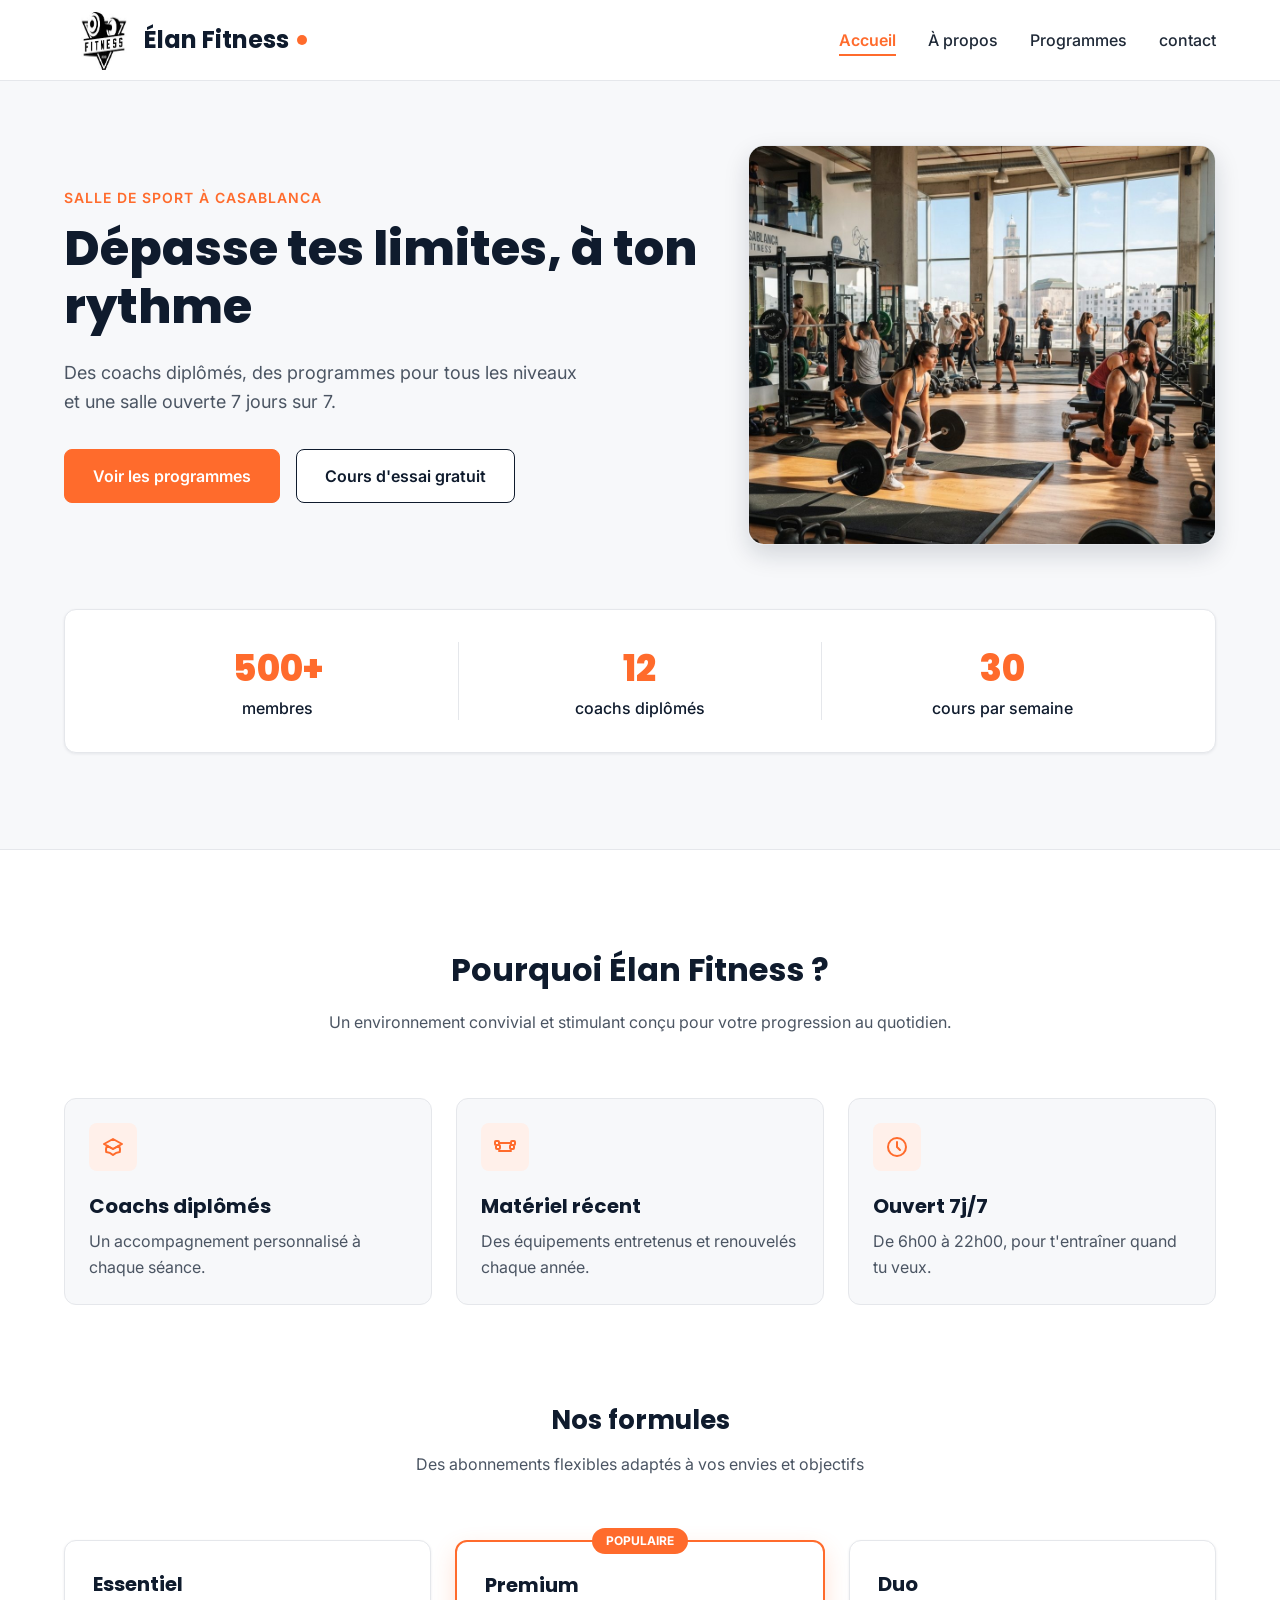
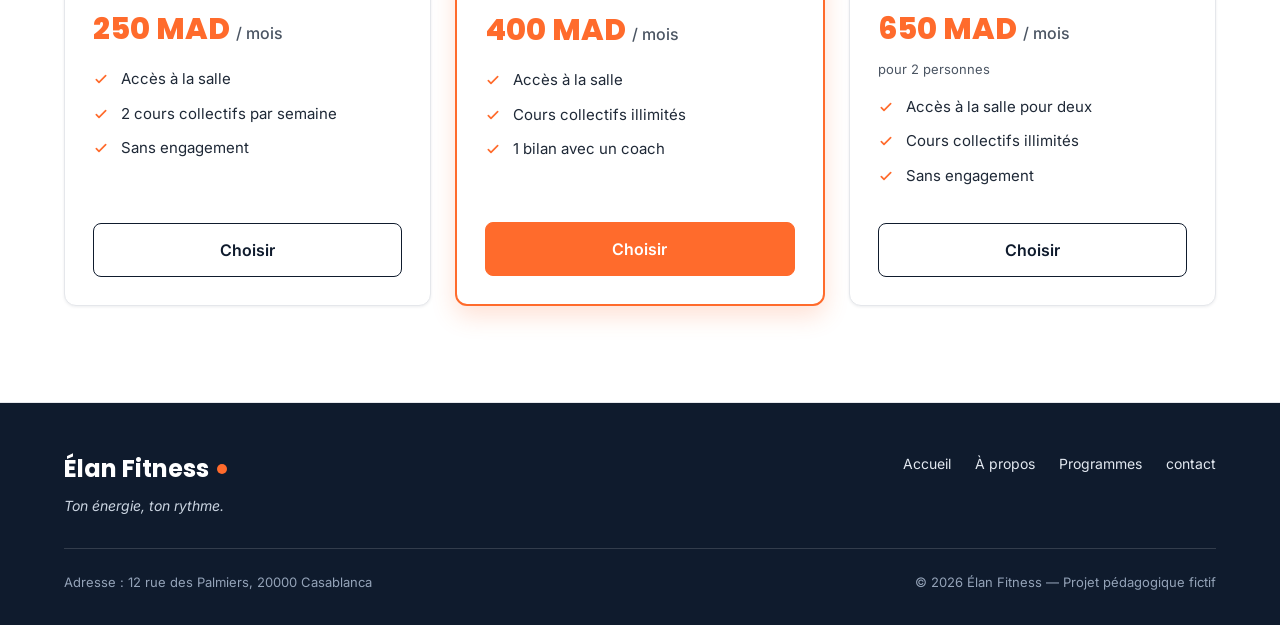
==== index.html @ 7be0af67 "indix" ====
<!DOCTYPE html>
<html lang="fr">
<head>
  <meta charset="UTF-8">
  <meta name="viewport" content="width=device-width, initial-scale=1">
  <meta name="description" content="Élan Fitness, salle de sport à Casablanca : musculation, yoga, cardio et boxe fitness avec des coachs diplômés. Réservez votre cours d'essai gratuit.">
  <title>Élan Fitness | Salle de sport à Casablanca</title>

  <link rel="preconnect" href="https://fonts.googleapis.com">
  <link rel="preconnect" href="https://fonts.gstatic.com" crossorigin>
  <link href="https://fonts.googleapis.com/css2?family=Inter:wght@400;500;600&family=Poppins:wght@600;700;800&display=swap" rel="stylesheet">

  <link rel="stylesheet" href="style.css">
</head>

<body>

  <header class="en-tete">
    <div class="conteneur en-tete-contenu">
    <a href="indexHH.html" class="logo"><img src="./img/logo.jfif" width="80px" height="60px">
Élan Fitness</a>
      <nav aria-label="Navigation principale">
        <ul class="menu">
          <li><a href="accueilH.html" class="lien-actif">Accueil</a></li>
          <li><a href="a-proposH.html">À propos</a></li>
          <li><a href="programmesH.html">Programmes</a></li>
          <li><a href="contactH.html">contact</a></li>
        </ul>
      </nav>
    </div>
  </header>

  <main>

    <section id="accueil" class="hero">
      <div class="conteneur">

        <div class="hero-contenu">
          <div class="hero-texte">
            <p class="sur-titre">Salle de sport à Casablanca</p>
            <h1>Dépasse tes limites, à ton rythme</h1>
            <p class="hero-description">
              Des coachs diplômés, des programmes pour tous les niveaux et une salle ouverte 7 jours sur 7.
            </p>
            <div class="boutons">
              <a href="programmesH.html" class="bouton bouton-principal">Voir les programmes</a>
              <a href="contactH.html" class="bouton bouton-secondaire">Cours d'essai gratuit</a>
            </div>
          </div>

          <img class="hero-image" src="img/hero.jpg" alt="Des personnes s'entraînent dans une salle de sport lumineuse à Casablanca">
        </div>

        <div class="chiffres">
          <div class="chiffre">
            <p class="chiffre-nombre">500+</p>
            <p>membres</p>
          </div>
          <div class="chiffre">
            <p class="chiffre-nombre">12</p>
            <p>coachs diplômés</p>
          </div>
          <div class="chiffre">
            <p class="chiffre-nombre">30</p>
            <p>cours par semaine</p>
          </div>
        </div>

      </div>
    </section>

    <section class="section section-blanche">
      <div class="conteneur">

        <div class="section-titre">
          <h2>Pourquoi Élan Fitness ?</h2>
          <p>Un environnement convivial et stimulant conçu pour votre progression au quotidien.</p>
        </div>

        <div class="cartes">
          <article class="carte carte-avantage">
            <div class="icone"><img src="img/icone-coach.svg" alt=""></div>
            <h3>Coachs diplômés</h3>
            <p>Un accompagnement personnalisé à chaque séance.</p>
          </article>

          <article class="carte carte-avantage">
            <div class="icone"><img src="img/icone-materiel.svg" alt=""></div>
            <h3>Matériel récent</h3>
            <p>Des équipements entretenus et renouvelés chaque année.</p>
          </article>

          <article class="carte carte-avantage">
            <div class="icone"><img src="img/icone-horloge.svg" alt=""></div>
            <h3>Ouvert 7j/7</h3>
            <p>De 6h00 à 22h00, pour t'entraîner quand tu veux.</p>
          </article>
        </div>
        <div class="formules">

          <div class="section-titre">
            <h3>Nos formules</h3>
            <p>Des abonnements flexibles adaptés à vos envies et objectifs</p>
          </div>

          <div class="cartes">

            <article class="carte formule">
              <h4>Essentiel</h4>
              <p class="prix">250 MAD <span>/ mois</span></p>
              <ul class="formule-liste">
                <li>Accès à la salle</li>
                <li>2 cours collectifs par semaine</li>
                <li>Sans engagement</li>
              </ul>
              <a href="contactH.html" class="bouton bouton-secondaire">Choisir</a>
            </article>

            <article class="carte formule formule-populaire">
              <p class="badge-populaire">Populaire</p>
              <h4>Premium</h4>
              <p class="prix">400 MAD <span>/ mois</span></p>
              <ul class="formule-liste">
                <li>Accès à la salle</li>
                <li>Cours collectifs illimités</li>
                <li>1 bilan avec un coach</li>
              </ul>
              <a href="contactH.html" class="bouton bouton-principal">Choisir</a>
            </article>

            <article class="carte formule">
              <h4>Duo</h4>
              <p class="prix">650 MAD <span>/ mois</span></p>
              <p class="prix-note">pour 2 personnes</p>
              <ul class="formule-liste">
                <li>Accès à la salle pour deux</li>
                <li>Cours collectifs illimités</li>
                <li>Sans engagement</li>
              </ul>
              <a href="contactH.html" class="bouton bouton-secondaire">Choisir</a>
            </article>

          </div>

      </div>
    </section>

  </main>

  <footer class="pied-de-page">
    <div class="conteneur">

      <div class="pied-haut">
        <div>
          <p class="logo logo-clair">Élan Fitness</p>
          <p class="slogan">Ton énergie, ton rythme.</p>
        </div>

        <nav aria-label="Navigation du pied de page">
          <ul class="menu menu-pied">
            <li><a href="accueilH.html">Accueil</a></li>
            <li><a href="a-proposH.html">À propos</a></li>
            <li><a href="programmesH.html">Programmes</a></li>
            <li><a href="contactH.html">contact</a></li>
          </ul>
        </nav>
      </div>

      <div class="pied-bas">
        <p>Adresse : 12 rue des Palmiers, 20000 Casablanca</p>
        <p>&copy; 2026 Élan Fitness — Projet pédagogique fictif</p>
      </div>
      

    </div>
  </footer>

</body>
</html>
---- style.css ----
* {
  box-sizing: border-box;
  margin: 0;
  padding: 0;
}

html {
  scroll-behavior: smooth;
}

body {
  font-family: 'Inter', Arial, sans-serif;
  font-size: 16px;
  line-height: 1.5;
  color: #1F2937;
  background-color: #F7F8FA;
}

h1, h2, h3, h4 {
  font-family: 'Poppins', Arial, sans-serif;
  color: #0F1B2D;
}

a {
  color: inherit;
  text-decoration: none;
}

ul {
  list-style: none;
}

img {
  display: block;
  max-width: 100%;
}

a:focus-visible,
button:focus-visible {
  outline: 3px solid #FF6B2C;
  outline-offset: 2px;
}

.conteneur {
  width: 100%;
  max-width: 1200px;
  margin: 0 auto;
  padding: 0 24px;
}

.section {
  padding: 96px 0;
}

.section-blanche {
  background-color: #FFFFFF;
  border-top: 1px solid #E5E7EB;
  border-bottom: 1px solid #E5E7EB;
}

.section-titre {
  max-width: 640px;
  margin: 0 auto 64px;
  text-align: center;
}

.section-titre h2 {
  font-size: 32px;
  margin-bottom: 16px;
}

.section-titre h3 {
  font-size: 26px;
  margin-bottom: 12px;
}

.section-titre p {
  color: #4B5563;
}

.sur-titre {
  font-size: 14px;
  font-weight: 600;
  color: #FF6B2C;
  text-transform: uppercase;
  letter-spacing: 1px;
  margin-bottom: 12px;
}

.bouton {
  display: inline-block;
  padding: 14px 28px;
  border-radius: 8px;
  font-size: 16px;
  font-weight: 600;
  text-align: center;
  cursor: pointer;
}

.bouton-principal {
  background-color: #FF6B2C;
  border: 1px solid #FF6B2C;
  color: #FFFFFF;
}

.bouton-principal:hover {
  background-color: #F05817;
}

.bouton-secondaire {
  background-color: #FFFFFF;
  border: 1px solid #0F1B2D;
  color: #0F1B2D;
}

.bouton-secondaire:hover {
  background-color: #F3F4F6;
}

.cartes {
  display: flex;
  gap: 24px;
}

.carte {
  flex: 1;
  background-color: #FFFFFF;
  border: 1px solid #E5E7EB;
  border-radius: 12px;
  box-shadow: 0 1px 3px rgba(15, 27, 45, 0.08);
}

.icone {
  width: 48px;
  height: 48px;
  background-color: #FFF0EA;
  border-radius: 8px;
  display: flex;
  align-items: center;
  justify-content: center;
}

.icone img {
  width: 24px;
  height: 24px;
}

.icone-petite {
  width: 32px;
  height: 32px;
  border-radius: 50%;
}

.icone-petite img {
  width: 16px;
  height: 16px;
}

.en-tete {
  position: sticky;
  top: 0;
  z-index: 10;
  background-color: #FFFFFF;
  border-bottom: 1px solid #E5E7EB;
}

.en-tete-contenu {
  height: 80px;
  display: flex;
  align-items: center;
  justify-content: space-between;
}

.logo {
  display: flex;
  align-items: center;
  font-family: 'Poppins', Arial, sans-serif;
  font-size: 24px;
  font-weight: 700;
  color: #0F1B2D;
}

.logo::after {
  content: "";
  width: 10px;
  height: 10px;
  margin-left: 8px;
  background-color: #FF6B2C;
  border-radius: 50%;
}

.menu {
  display: flex;
  gap: 32px;
}

.menu a {
  font-weight: 500;
  padding-bottom: 4px;
  border-bottom: 2px solid transparent;
}

.menu a:hover {
  color: #FF6B2C;
}

.menu .lien-actif {
  color: #FF6B2C;
  font-weight: 600;
  border-bottom-color: #FF6B2C;
}

.hero {
  padding: 64px 0 96px;
}

.hero-contenu {
  display: flex;
  align-items: center;
  gap: 32px;
}

.hero-texte {
  flex: 7;
}

.hero-texte h1 {
  font-size: 48px;
  font-weight: 800;
  line-height: 1.2;
  margin-bottom: 24px;
}

.hero-description {
  max-width: 520px;
  font-size: 18px;
  line-height: 1.6;
  color: #4B5563;
  margin-bottom: 32px;
}

.boutons {
  display: flex;
  flex-wrap: wrap;
  gap: 16px;
}

.hero-image {
  flex: 5;
  min-width: 0;
  height: 400px;
  object-fit: cover;
  border-radius: 16px;
  border: 1px solid #E5E7EB;
  box-shadow: 0 10px 25px rgba(15, 27, 45, 0.15);
}

.chiffres {
  display: flex;
  margin-top: 64px;
  padding: 32px;
  background-color: #FFFFFF;
  border: 1px solid #E5E7EB;
  border-radius: 12px;
  box-shadow: 0 1px 3px rgba(15, 27, 45, 0.08);
}

.chiffre {
  flex: 1;
  text-align: center;
  font-weight: 500;
  color: #0F1B2D;
}

.chiffre + .chiffre {
  border-left: 1px solid #E5E7EB;
}

.chiffre-nombre {
  font-family: 'Poppins', Arial, sans-serif;
  font-size: 36px;
  font-weight: 800;
  color: #FF6B2C;
}

.carte-avantage {
  padding: 24px;
  background-color: #F7F8FA;
  box-shadow: none;
}

.carte-avantage .icone {
  margin-bottom: 20px;
}

.carte-avantage h3 {
  font-size: 20px;
  margin-bottom: 8px;
}

.carte-avantage p {
  color: #4B5563;
  line-height: 1.6;
}

.apropos-contenu {
  display: flex;
  align-items: center;
  gap: 64px;
}

.apropos-texte {
  flex: 7;
}

.apropos-texte h2 {
  font-size: 36px;
  line-height: 1.2;
  margin-bottom: 20px;
}

.apropos-texte p {
  color: #4B5563;
  line-height: 1.7;
  margin-bottom: 16px;
}

.valeurs {
  display: flex;
  gap: 16px;
  margin-top: 32px;
}

.valeur {
  flex: 1;
  display: flex;
  align-items: center;
  gap: 12px;
  padding: 12px 16px;
  background-color: #FFFFFF;
  border: 1px solid #E5E7EB;
  border-radius: 12px;
  font-family: 'Poppins', Arial, sans-serif;
  font-size: 14px;
  font-weight: 600;
  color: #0F1B2D;
}

.apropos-image {
  flex: 5;
  min-width: 0;
  height: 360px;
  object-fit: cover;
  border-radius: 16px;
  box-shadow: 0 10px 25px rgba(15, 27, 45, 0.15);
}

.carte-programme {
  display: flex;
  flex-direction: column;
  overflow: hidden;
}

.carte-programme > img {
  width: 100%;
  height: 200px;
  object-fit: cover;
}

.programme-corps {
  flex: 1;
  display: flex;
  flex-direction: column;
  padding: 20px;
}

.programme-corps h3 {
  font-size: 20px;
  margin-bottom: 8px;
}

.programme-corps p {
  font-size: 15px;
  color: #4B5563;
}

.etiquette {
  align-self: flex-start;
  padding: 4px 10px;
  margin-bottom: 12px;
  border-radius: 6px;
  font-size: 12px;
  font-weight: 600;
}

.etiquette-orange {
  background-color: #FFEDE5;
  color: #C2410C;
}

.etiquette-bleue {
  background-color: #DBEAFE;
  color: #1D4ED8;
}

.etiquette-verte {
  background-color: #D1FAE5;
  color: #047857;
}

.programme-corps .duree {
  display: flex;
  align-items: center;
  gap: 8px;
  margin-top: auto;
  padding-top: 16px;
  border-top: 1px solid #E5E7EB;
  font-size: 13px;
  font-weight: 600;
  color: #0F1B2D;
}

.programme-corps h3 + p {
  margin-bottom: 16px;
}

.duree img {
  width: 16px;
  height: 16px;
}

.formules {
  margin-top: 96px;
}

.formule {
  position: relative;
  display: flex;
  flex-direction: column;
  padding: 28px;
}

.formule h4 {
  font-size: 20px;
}

.prix {
  margin: 8px 0 16px;
  font-family: 'Poppins', Arial, sans-serif;
  font-size: 30px;
  font-weight: 800;
  color: #FF6B2C;
}

.prix span {
  font-family: 'Inter', Arial, sans-serif;
  font-size: 16px;
  font-weight: 500;
  color: #4B5563;
}

.prix-note {
  margin: -8px 0 16px;
  font-size: 13px;
  color: #4B5563;
}

.formule-liste {
  flex: 1;
  margin-bottom: 24px;
}

.formule-liste li {
  padding-left: 28px;
  margin-bottom: 12px;
  font-size: 15px;
  background-image: url('img/icone-check.svg');
  background-repeat: no-repeat;
  background-position: left center;
  background-size: 16px;
}

.formule .bouton {
  display: block;
}

.formule-populaire {
  border: 2px solid #FF6B2C;
  box-shadow: 0 10px 25px rgba(255, 107, 44, 0.2);
}

.badge-populaire {
  position: absolute;
  top: -14px;
  left: 50%;
  transform: translateX(-50%);
  padding: 4px 14px;
  background-color: #FF6B2C;
  border-radius: 999px;
  font-size: 12px;
  font-weight: 700;
  text-transform: uppercase;
  color: #FFFFFF;
}

.pied-de-page {
  padding: 48px 0 32px;
  background-color: #0F1B2D;
  color: #FFFFFF;
}

.pied-haut {
  display: flex;
  justify-content: space-between;
  align-items: flex-start;
  padding-bottom: 32px;
  border-bottom: 1px solid rgba(255, 255, 255, 0.15);
}

.logo-clair {
  color: #FFFFFF;
}

.slogan {
  margin-top: 8px;
  font-size: 14px;
  font-style: italic;
  color: #CBD5E1;
}

.menu-pied {
  gap: 24px;
}

.menu-pied a {
  font-size: 14px;
  font-weight: 400;
  color: #E2E8F0;
}

.pied-bas {
  display: flex;
  justify-content: space-between;
  margin-top: 24px;
  font-size: 13px;
  color: #94A3B8;
}

.input-group{
  display: flex;
  flex-direction: column;
}
.contact-left{
  width: 500px;
  margin: auto;
  margin-left: 200px;
  flex: 1;
  background-color: #FFFFFF;
  border: 1px solid #E5E7EB;
  border-radius: 12px;
  box-shadow: 0 1px 10px #de551f
}
.faq-container{
  width: 500px;
  margin: auto;
  margin-right: 200px;
  flex: 1;
  background-color: #FFFFFF;
  border: 1px solid #E5E7EB;
  border-radius: 12px;
  box-shadow: 0 1px 10px #de551f;
  }
  .contact-box{
    display: flex;
    flex-direction: row;
    gap: 50px;
  }
.input-row input ,textarea{
  width:70%;
  border-radius: 10px;
  height: 30px;
  
}
.contact-right{
  background-color: #de551f;
  border-radius: 20px;
  width: 700px;
  flex: 1;
  background-color: #e66837;
  border: 1px solid #E5E7EB;
  border-radius: 12px;
  box-shadow: 0 1px 10px #de551f
}
.btn{
  border-radius: 10px;
  border-color: #c7a89c;
  height: 30px;
  width: 70px;
  background-color: #f36b35;
  margin: 30px;
}
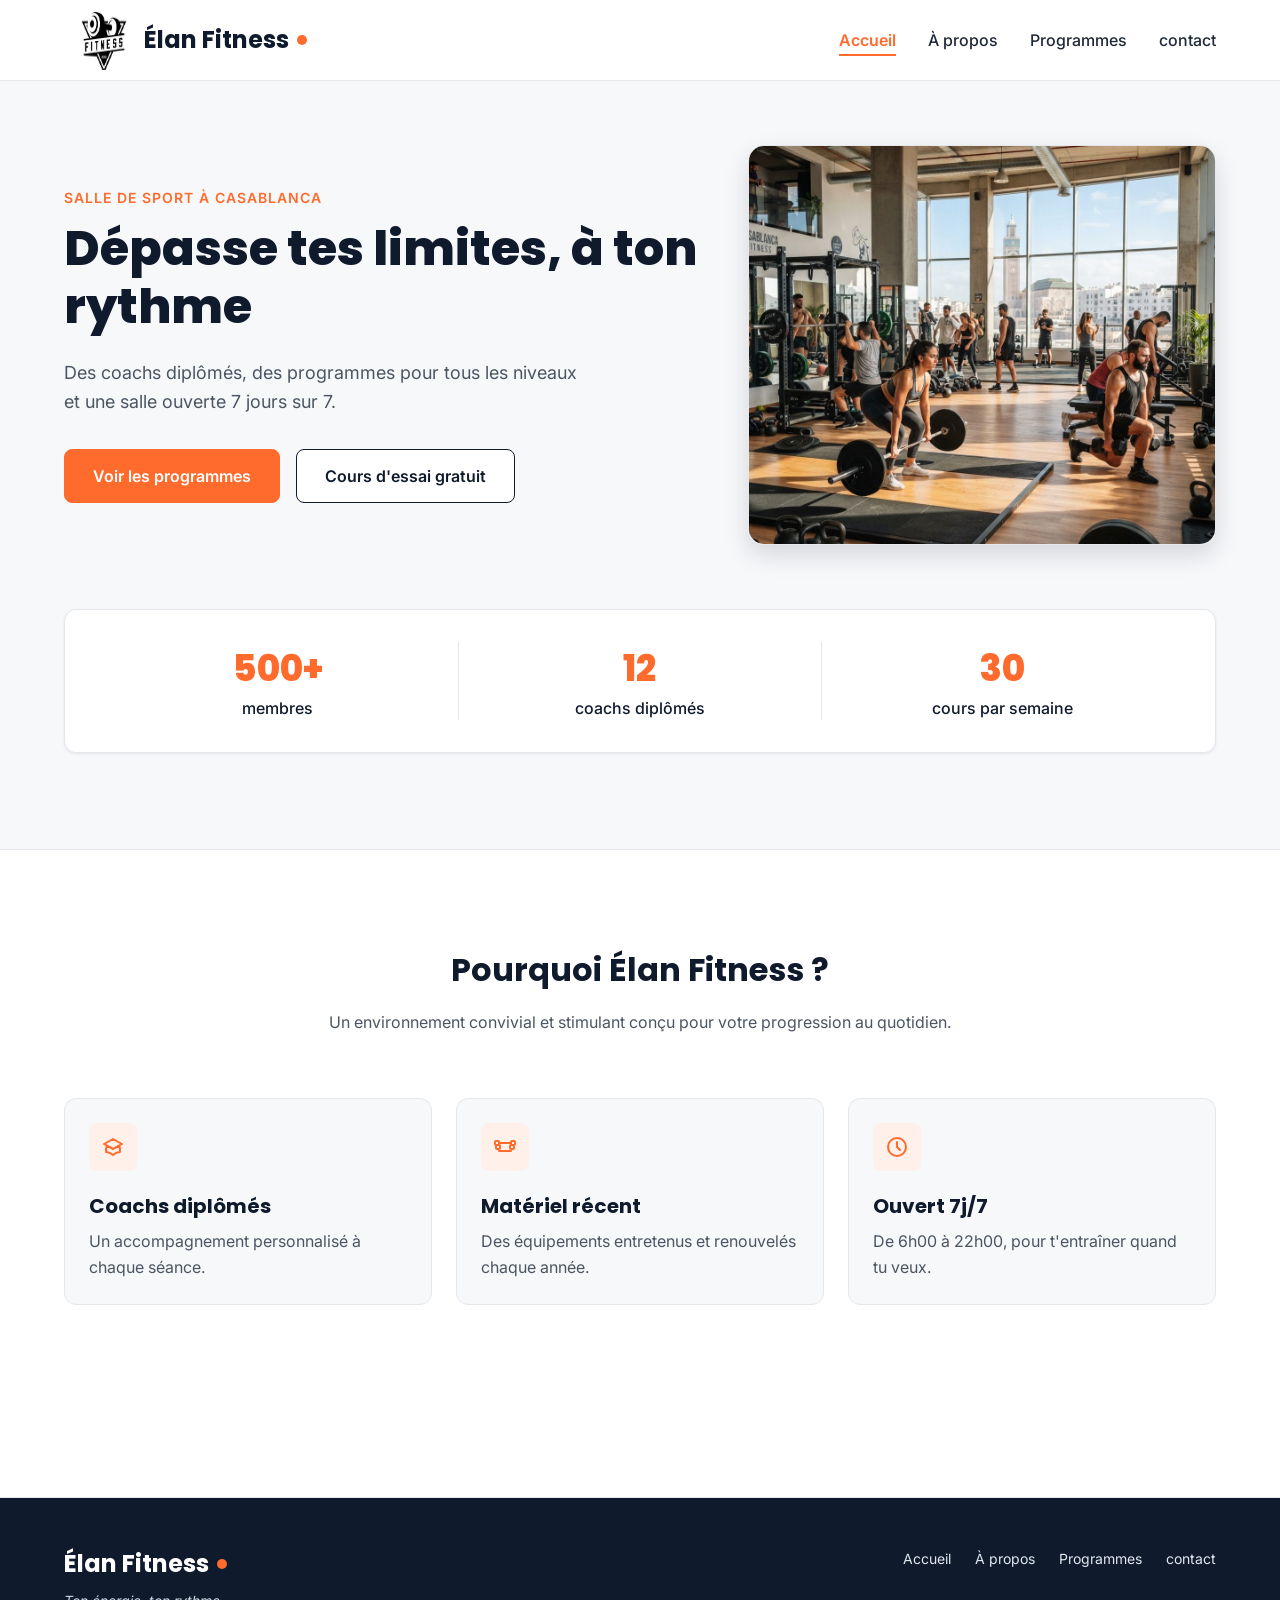
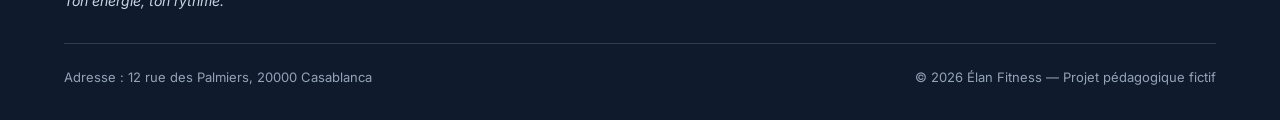
==== commit 45c64750: "index" ====
--- a/index.html
+++ b/index.html
@@ -17,11 +17,11 @@
 
   <header class="en-tete">
     <div class="conteneur en-tete-contenu">
-    <a href="indexHH.html" class="logo"><img src="./img/logo.jfif" width="80px" height="60px">
+    <a href="index.html" class="logo"><img src="./img/logo.jfif" width="80px" height="60px">
 Élan Fitness</a>
       <nav aria-label="Navigation principale">
         <ul class="menu">
-          <li><a href="accueilH.html" class="lien-actif">Accueil</a></li>
+          <li><a href="index.html" class="lien-actif">Accueil</a></li>
           <li><a href="a-proposH.html">À propos</a></li>
           <li><a href="programmesH.html">Programmes</a></li>
           <li><a href="contactH.html">contact</a></li>
@@ -97,51 +97,6 @@
           </article>
         </div>
         <div class="formules">
-
-          <div class="section-titre">
-            <h3>Nos formules</h3>
-            <p>Des abonnements flexibles adaptés à vos envies et objectifs</p>
-          </div>
-
-          <div class="cartes">
-
-            <article class="carte formule">
-              <h4>Essentiel</h4>
-              <p class="prix">250 MAD <span>/ mois</span></p>
-              <ul class="formule-liste">
-                <li>Accès à la salle</li>
-                <li>2 cours collectifs par semaine</li>
-                <li>Sans engagement</li>
-              </ul>
-              <a href="contactH.html" class="bouton bouton-secondaire">Choisir</a>
-            </article>
-
-            <article class="carte formule formule-populaire">
-              <p class="badge-populaire">Populaire</p>
-              <h4>Premium</h4>
-              <p class="prix">400 MAD <span>/ mois</span></p>
-              <ul class="formule-liste">
-                <li>Accès à la salle</li>
-                <li>Cours collectifs illimités</li>
-                <li>1 bilan avec un coach</li>
-              </ul>
-              <a href="contactH.html" class="bouton bouton-principal">Choisir</a>
-            </article>
-
-            <article class="carte formule">
-              <h4>Duo</h4>
-              <p class="prix">650 MAD <span>/ mois</span></p>
-              <p class="prix-note">pour 2 personnes</p>
-              <ul class="formule-liste">
-                <li>Accès à la salle pour deux</li>
-                <li>Cours collectifs illimités</li>
-                <li>Sans engagement</li>
-              </ul>
-              <a href="contactH.html" class="bouton bouton-secondaire">Choisir</a>
-            </article>
-
-          </div>
-
       </div>
     </section>
 
@@ -158,7 +113,7 @@
 
         <nav aria-label="Navigation du pied de page">
           <ul class="menu menu-pied">
-            <li><a href="accueilH.html">Accueil</a></li>
+            <li><a href="index.html">Accueil</a></li>
             <li><a href="a-proposH.html">À propos</a></li>
             <li><a href="programmesH.html">Programmes</a></li>
             <li><a href="contactH.html">contact</a></li>
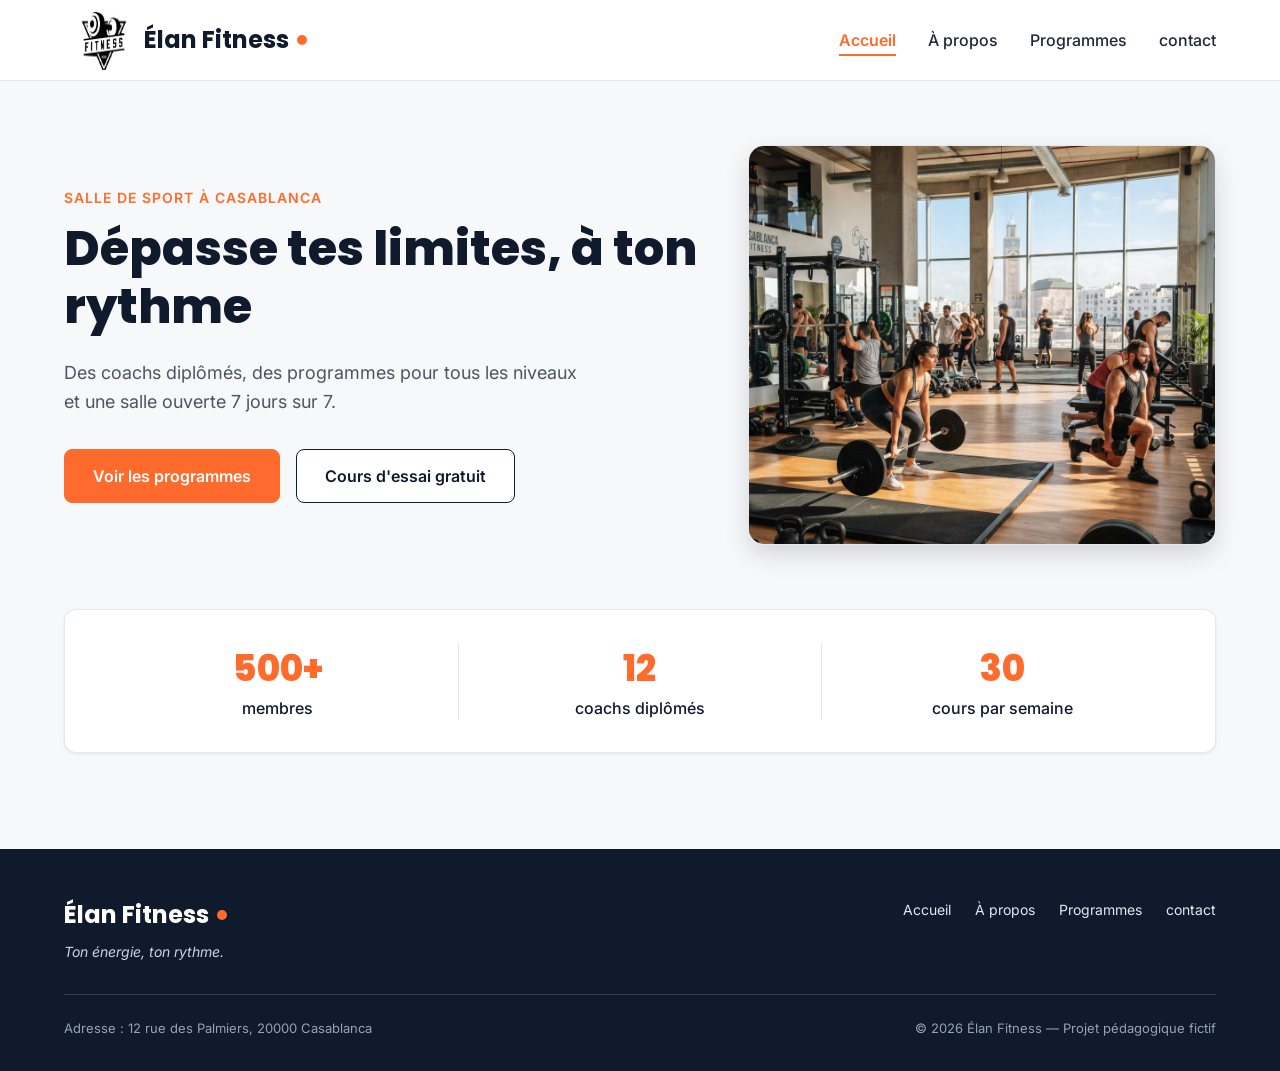
==== commit 050db194: "indix Removed the 'Pourquoi Élan Fitness ?' section and its content." ====
--- a/index.html
+++ b/index.html
@@ -68,38 +68,6 @@
 
       </div>
     </section>
-
-    <section class="section section-blanche">
-      <div class="conteneur">
-
-        <div class="section-titre">
-          <h2>Pourquoi Élan Fitness ?</h2>
-          <p>Un environnement convivial et stimulant conçu pour votre progression au quotidien.</p>
-        </div>
-
-        <div class="cartes">
-          <article class="carte carte-avantage">
-            <div class="icone"><img src="img/icone-coach.svg" alt=""></div>
-            <h3>Coachs diplômés</h3>
-            <p>Un accompagnement personnalisé à chaque séance.</p>
-          </article>
-
-          <article class="carte carte-avantage">
-            <div class="icone"><img src="img/icone-materiel.svg" alt=""></div>
-            <h3>Matériel récent</h3>
-            <p>Des équipements entretenus et renouvelés chaque année.</p>
-          </article>
-
-          <article class="carte carte-avantage">
-            <div class="icone"><img src="img/icone-horloge.svg" alt=""></div>
-            <h3>Ouvert 7j/7</h3>
-            <p>De 6h00 à 22h00, pour t'entraîner quand tu veux.</p>
-          </article>
-        </div>
-        <div class="formules">
-      </div>
-    </section>
-
   </main>
 
   <footer class="pied-de-page">
